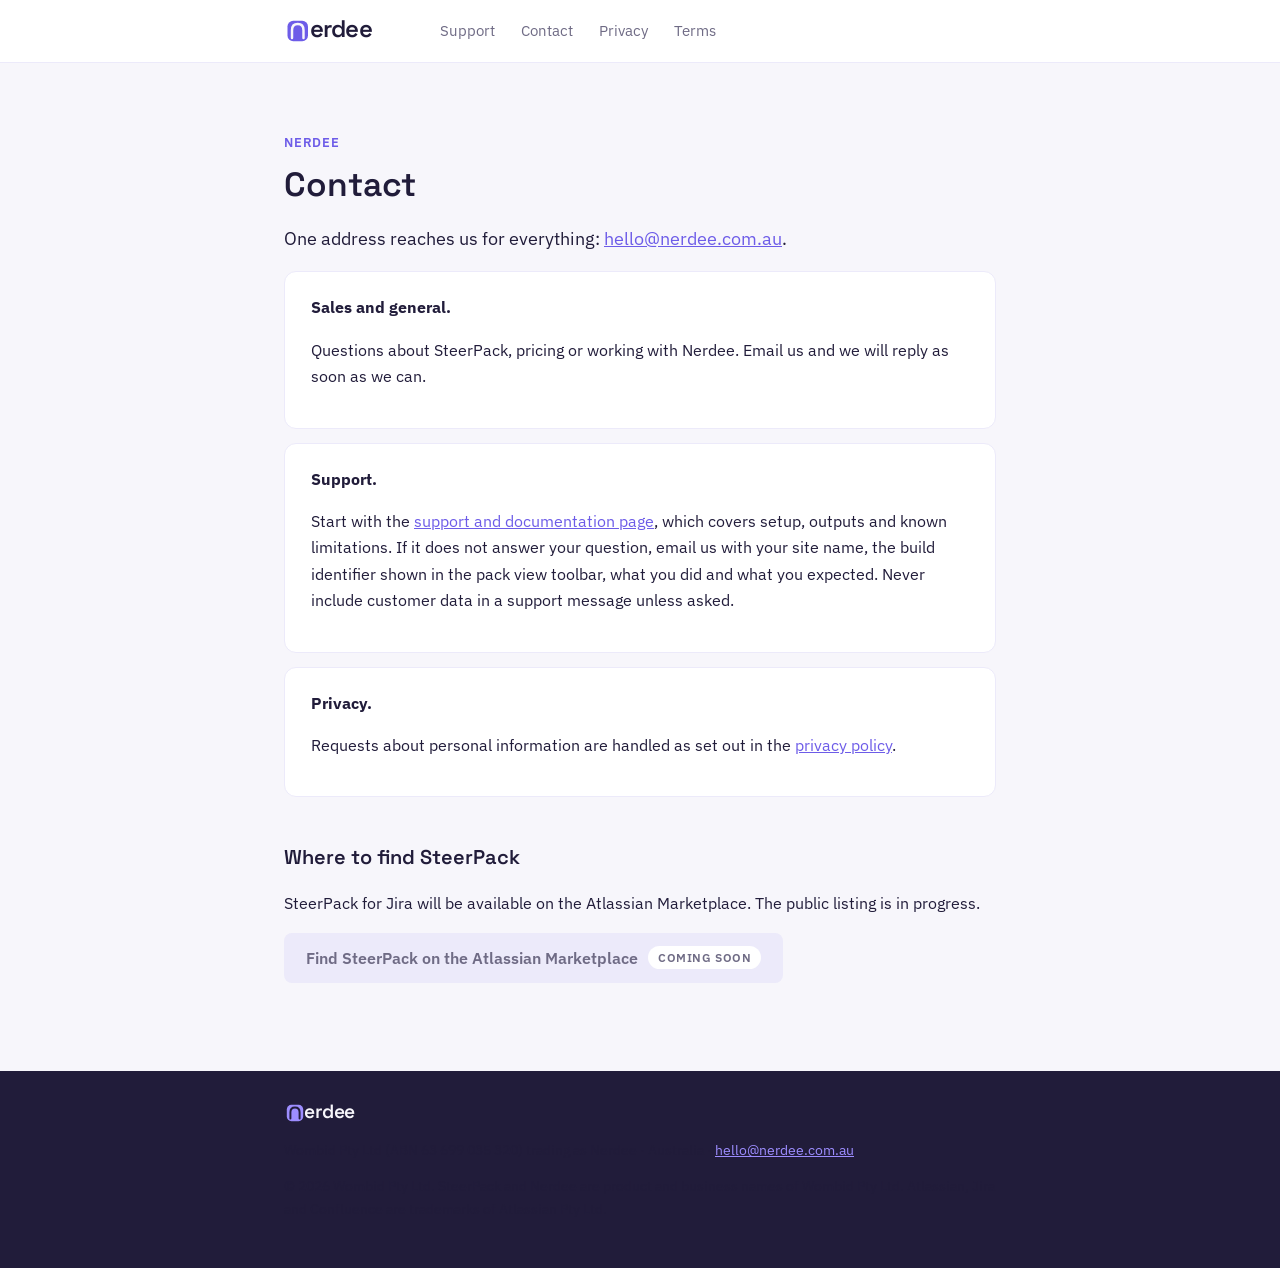
==== public/contact.html @ 79acf172 "Rebrand site on the Nerdee brand kit; add contact page and Marketplace coming-soon control - Header " ====
<!doctype html><html lang="en-AU"><head><meta charset="utf-8"><meta name="viewport" content="width=device-width,initial-scale=1"><title>Contact · Nerdee</title><link rel="icon" href="/nerdee-icon.svg" type="image/svg+xml"><link rel="apple-touch-icon" href="/nerdee-icon-256.png"><link rel="preconnect" href="https://fonts.googleapis.com"><link href="https://fonts.googleapis.com/css2?family=Space+Grotesk:wght@500;600;700&family=IBM+Plex+Sans:ital,wght@0,400;0,600;1,400&display=swap" rel="stylesheet"><style>
:root{--ink:#211c3a;--primary:#6d5ce8;--bright:#9d8dff;--paper:#f7f6fb;--lav:#eceafa;--graphite:#6f6b85}
*{box-sizing:border-box}body{margin:0;font-family:'IBM Plex Sans',system-ui,sans-serif;color:var(--ink);background:var(--paper);line-height:1.65}
header{background:#fff;border-bottom:1px solid var(--lav)}
.wrap{max-width:760px;margin:0 auto;padding:0 24px}
nav{display:flex;align-items:center;gap:26px;padding:16px 0;flex-wrap:wrap}
.logo{display:inline-flex;align-items:center;text-decoration:none}
.logo svg{height:30px;width:auto;display:block}
nav a{color:var(--graphite);text-decoration:none;font-size:.95rem}nav a:hover{color:var(--primary)}
main{padding:56px 0 72px}
h1{font-family:'Space Grotesk',sans-serif;font-weight:600;font-size:2.1rem;line-height:1.15;margin:0 0 18px}
h2{font-family:'Space Grotesk',sans-serif;font-weight:600;font-size:1.25rem;margin:2.2em 0 .5em}
p,li{color:var(--ink)}strong{color:var(--ink)}
.lede{font-size:1.15rem}
.card{background:#fff;border:1px solid var(--lav);border-radius:12px;padding:22px 26px;margin:14px 0}
.eyebrow{color:var(--primary);font-weight:600;letter-spacing:.06em;text-transform:uppercase;font-size:.8rem}
a{color:var(--primary)}
.btn{display:inline-block;background:var(--primary);color:#fff;text-decoration:none;padding:12px 22px;border-radius:8px;font-weight:600}
.btn-soon{display:inline-block;background:var(--lav);color:var(--graphite);padding:12px 22px;border-radius:8px;font-weight:600;cursor:not-allowed}
.soon-tag{display:inline-block;background:#fff;color:var(--graphite);border-radius:99px;padding:2px 10px;font-size:.72rem;font-weight:600;letter-spacing:.05em;text-transform:uppercase;vertical-align:2px;margin-left:10px}
footer{background:var(--ink);color:var(--lav);padding:30px 0 34px;font-size:.85rem}
footer a{color:var(--bright)}
footer svg{height:24px;width:auto;display:block;margin:0 0 14px}
.meta{color:var(--graphite);font-size:.9rem}
</style></head><body><header><div class="wrap"><nav><a class="logo" href="/" aria-label="nerdee home"><svg xmlns="http://www.w3.org/2000/svg" viewBox="0 0 520 120" role="img" aria-label="nerdee"><g transform="translate(14,19)"><rect width="82" height="82" rx="22.96" fill="#6d5ce8"></rect><g transform="scale(0.82)"><path d="M22 84 V46 Q22 16 50 16 Q78 16 78 46 V84" fill="none" stroke="#f7f6fb" stroke-width="12" stroke-linecap="round" stroke-linejoin="round"></path></g></g><text x="102" y="60" dominant-baseline="middle" font-family="'Space Grotesk',sans-serif" font-size="96" font-weight="600" letter-spacing="-3" fill="#211c3a">erdee</text></svg></a><a href="/support.html">Support</a><a href="/contact.html">Contact</a><a href="/privacy.html">Privacy</a><a href="/terms.html">Terms</a></nav></div></header><main><div class="wrap">
<p class="eyebrow">Nerdee</p><h1>Contact</h1>
<p class="lede">One address reaches us for everything: <a href="mailto:hello@nerdee.com.au">hello@nerdee.com.au</a>.</p>
<div class="card"><strong>Sales and general.</strong><p>Questions about SteerPack, pricing or working with Nerdee. Email us and we will reply as soon as we can.</p></div>
<div class="card"><strong>Support.</strong><p>Start with the <a href="/support.html">support and documentation page</a>, which covers setup, outputs and known limitations. If it does not answer your question, email us with your site name, the build identifier shown in the pack view toolbar, what you did and what you expected. Never include customer data in a support message unless asked.</p></div>
<div class="card"><strong>Privacy.</strong><p>Requests about personal information are handled as set out in the <a href="/privacy.html">privacy policy</a>.</p></div>
<h2>Where to find SteerPack</h2>
<p>SteerPack for Jira will be available on the Atlassian Marketplace. The public listing is in progress.</p>
<p><span class="btn-soon" aria-disabled="true" title="Coming soon">Find SteerPack on the Atlassian Marketplace<span class="soon-tag">Coming soon</span></span></p>
</div></main><footer><div class="wrap"><svg xmlns="http://www.w3.org/2000/svg" viewBox="0 0 520 120" role="img" aria-label="nerdee"><g transform="translate(14,19)"><rect width="82" height="82" rx="22.96" fill="#9d8dff"></rect><g transform="scale(0.82)"><path d="M22 84 V46 Q22 16 50 16 Q78 16 78 46 V84" fill="none" stroke="#211c3a" stroke-width="12" stroke-linecap="round" stroke-linejoin="round"></path></g></g><text x="102" y="60" dominant-baseline="middle" font-family="'Space Grotesk',sans-serif" font-size="96" font-weight="600" letter-spacing="-3" fill="#f7f6fb">erdee</text></svg><p>Wombid Pty Ltd (ABN 63 699 035 320) trading as Nerdee · Australia · <a href="mailto:hello@nerdee.com.au">hello@nerdee.com.au</a></p><p>© 2026 Wombid Pty Ltd. SteerPack and Nerdee are product and business names of Wombid Pty Ltd. Atlassian, Jira and Confluence are trademarks of Atlassian Pty Ltd.</p></div></footer></body></html>
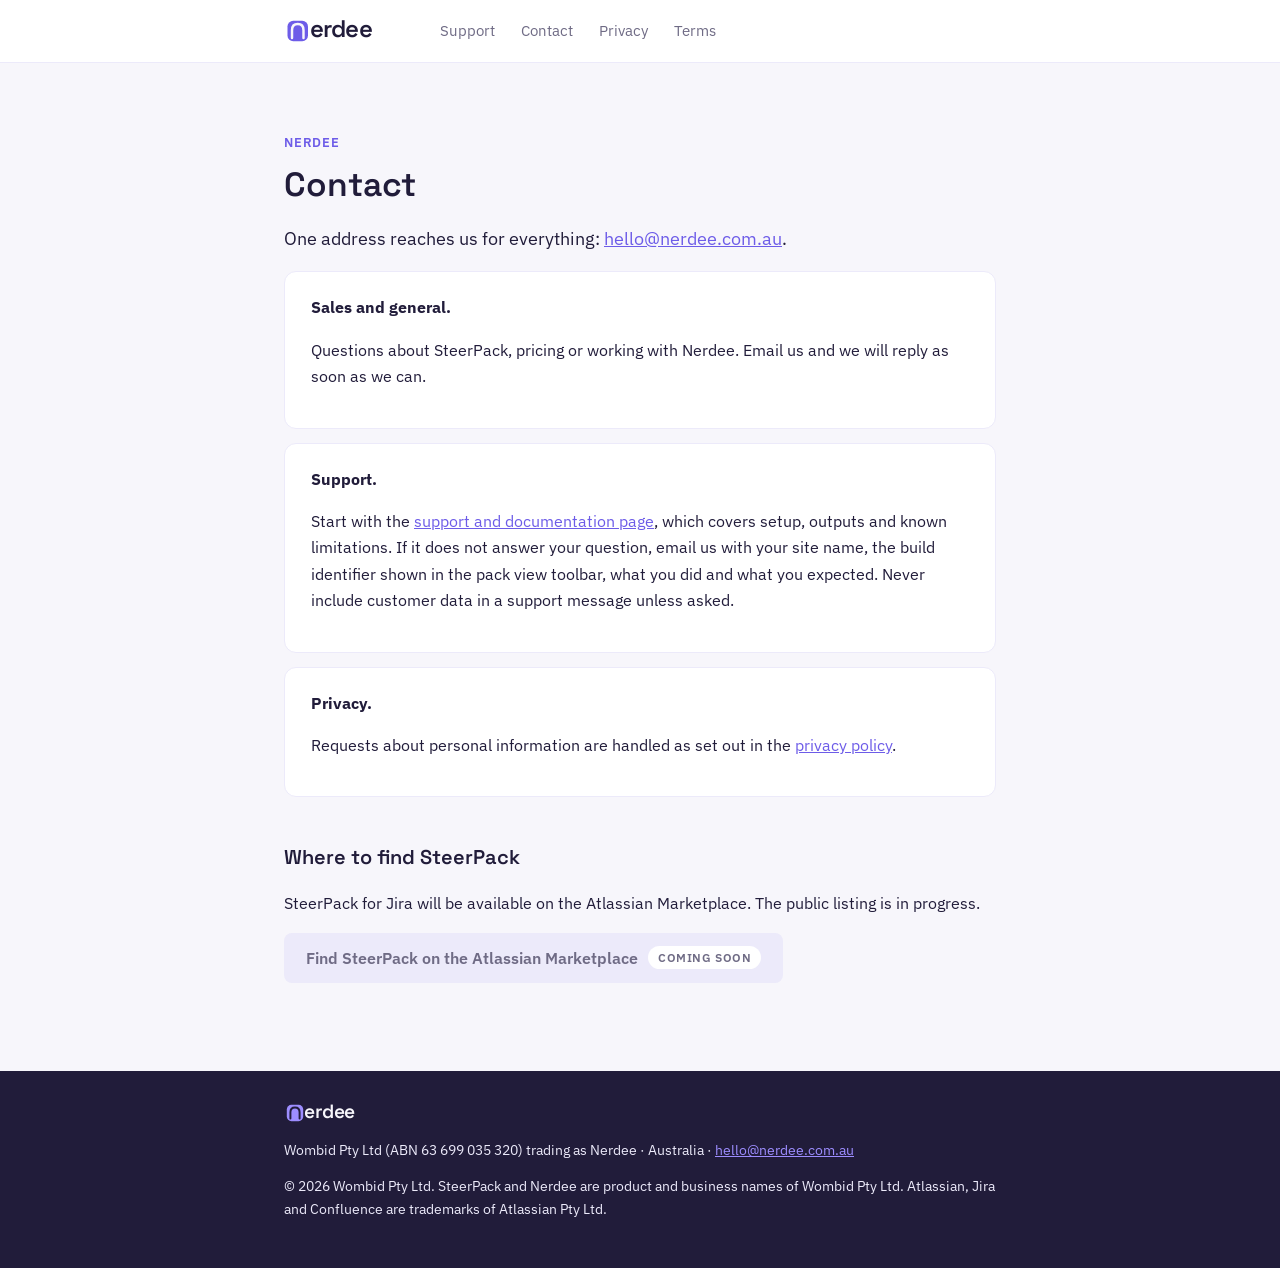
==== commit ec4d3e17: "Fix footer text invisible against the dark footer Co-Authored-By: Claude Fable 5 <noreply@anthropic." ====
--- a/public/contact.html
+++ b/public/contact.html
@@ -19,7 +19,7 @@
 .btn-soon{display:inline-block;background:var(--lav);color:var(--graphite);padding:12px 22px;border-radius:8px;font-weight:600;cursor:not-allowed}
 .soon-tag{display:inline-block;background:#fff;color:var(--graphite);border-radius:99px;padding:2px 10px;font-size:.72rem;font-weight:600;letter-spacing:.05em;text-transform:uppercase;vertical-align:2px;margin-left:10px}
 footer{background:var(--ink);color:var(--lav);padding:30px 0 34px;font-size:.85rem}
-footer a{color:var(--bright)}
+footer p{color:var(--lav)}footer a{color:var(--bright)}
 footer svg{height:24px;width:auto;display:block;margin:0 0 14px}
 .meta{color:var(--graphite);font-size:.9rem}
 </style></head><body><header><div class="wrap"><nav><a class="logo" href="/" aria-label="nerdee home"><svg xmlns="http://www.w3.org/2000/svg" viewBox="0 0 520 120" role="img" aria-label="nerdee"><g transform="translate(14,19)"><rect width="82" height="82" rx="22.96" fill="#6d5ce8"></rect><g transform="scale(0.82)"><path d="M22 84 V46 Q22 16 50 16 Q78 16 78 46 V84" fill="none" stroke="#f7f6fb" stroke-width="12" stroke-linecap="round" stroke-linejoin="round"></path></g></g><text x="102" y="60" dominant-baseline="middle" font-family="'Space Grotesk',sans-serif" font-size="96" font-weight="600" letter-spacing="-3" fill="#211c3a">erdee</text></svg></a><a href="/support.html">Support</a><a href="/contact.html">Contact</a><a href="/privacy.html">Privacy</a><a href="/terms.html">Terms</a></nav></div></header><main><div class="wrap">
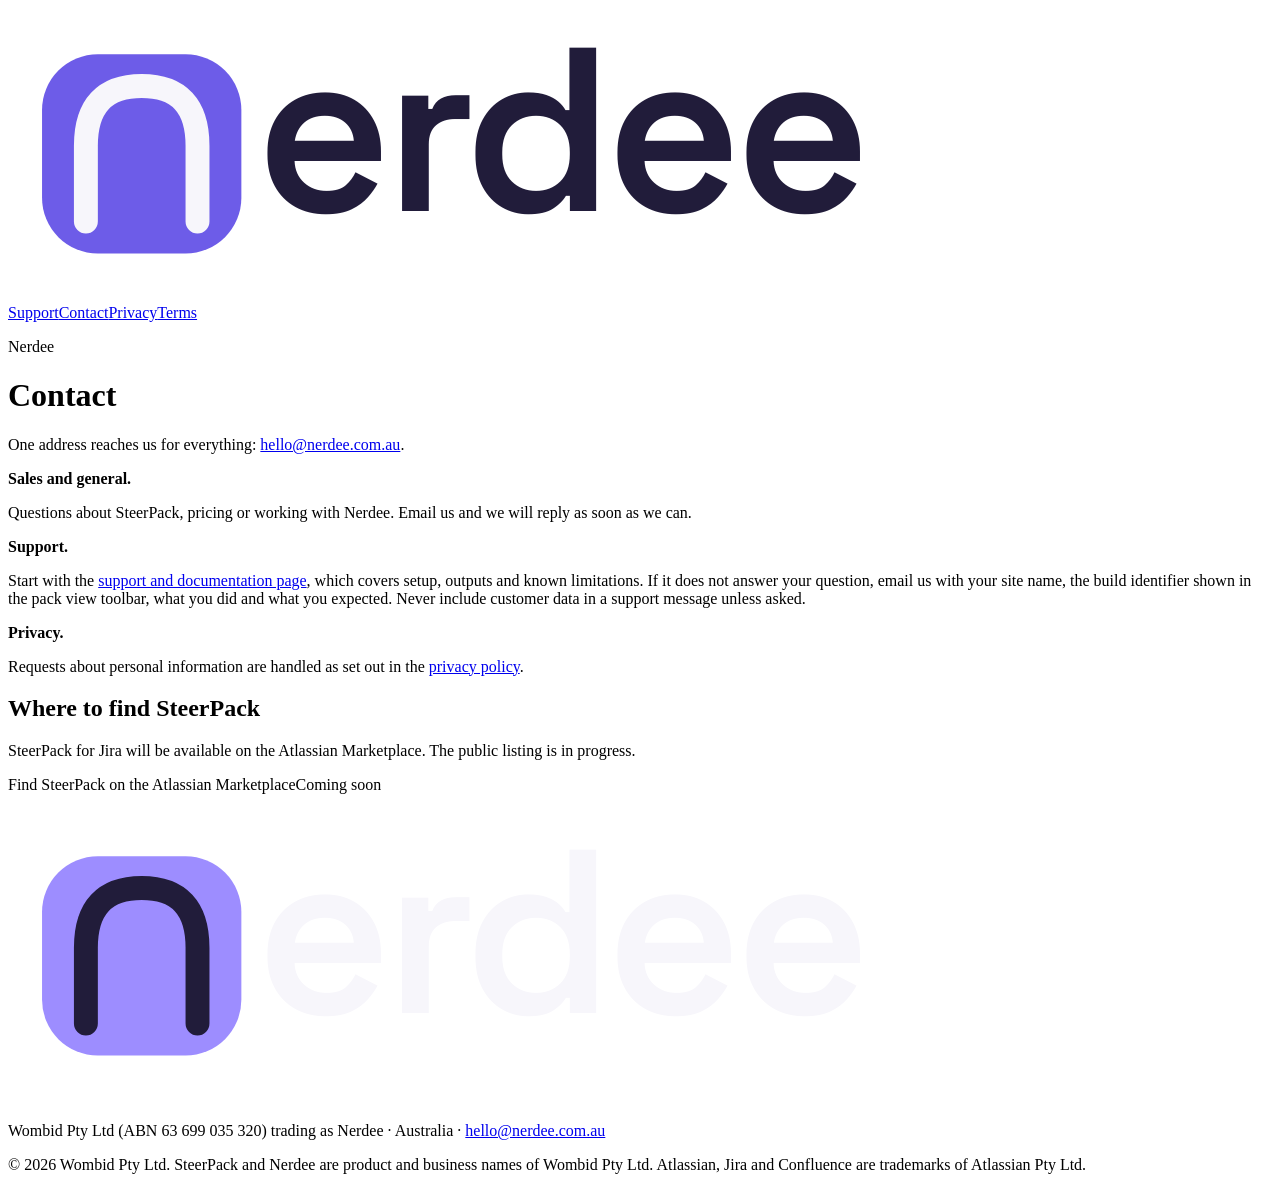
==== commit 16b0bfcb: "Beautify overhaul on the brand kit: hero with pack illustration, shared stylesheet - Shared nerdee.c" ====
--- a/public/contact.html
+++ b/public/contact.html
@@ -1,28 +1,4 @@
-<!doctype html><html lang="en-AU"><head><meta charset="utf-8"><meta name="viewport" content="width=device-width,initial-scale=1"><title>Contact · Nerdee</title><link rel="icon" href="/nerdee-icon.svg" type="image/svg+xml"><link rel="apple-touch-icon" href="/nerdee-icon-256.png"><link rel="preconnect" href="https://fonts.googleapis.com"><link href="https://fonts.googleapis.com/css2?family=Space+Grotesk:wght@500;600;700&family=IBM+Plex+Sans:ital,wght@0,400;0,600;1,400&display=swap" rel="stylesheet"><style>
-:root{--ink:#211c3a;--primary:#6d5ce8;--bright:#9d8dff;--paper:#f7f6fb;--lav:#eceafa;--graphite:#6f6b85}
-*{box-sizing:border-box}body{margin:0;font-family:'IBM Plex Sans',system-ui,sans-serif;color:var(--ink);background:var(--paper);line-height:1.65}
-header{background:#fff;border-bottom:1px solid var(--lav)}
-.wrap{max-width:760px;margin:0 auto;padding:0 24px}
-nav{display:flex;align-items:center;gap:26px;padding:16px 0;flex-wrap:wrap}
-.logo{display:inline-flex;align-items:center;text-decoration:none}
-.logo svg{height:30px;width:auto;display:block}
-nav a{color:var(--graphite);text-decoration:none;font-size:.95rem}nav a:hover{color:var(--primary)}
-main{padding:56px 0 72px}
-h1{font-family:'Space Grotesk',sans-serif;font-weight:600;font-size:2.1rem;line-height:1.15;margin:0 0 18px}
-h2{font-family:'Space Grotesk',sans-serif;font-weight:600;font-size:1.25rem;margin:2.2em 0 .5em}
-p,li{color:var(--ink)}strong{color:var(--ink)}
-.lede{font-size:1.15rem}
-.card{background:#fff;border:1px solid var(--lav);border-radius:12px;padding:22px 26px;margin:14px 0}
-.eyebrow{color:var(--primary);font-weight:600;letter-spacing:.06em;text-transform:uppercase;font-size:.8rem}
-a{color:var(--primary)}
-.btn{display:inline-block;background:var(--primary);color:#fff;text-decoration:none;padding:12px 22px;border-radius:8px;font-weight:600}
-.btn-soon{display:inline-block;background:var(--lav);color:var(--graphite);padding:12px 22px;border-radius:8px;font-weight:600;cursor:not-allowed}
-.soon-tag{display:inline-block;background:#fff;color:var(--graphite);border-radius:99px;padding:2px 10px;font-size:.72rem;font-weight:600;letter-spacing:.05em;text-transform:uppercase;vertical-align:2px;margin-left:10px}
-footer{background:var(--ink);color:var(--lav);padding:30px 0 34px;font-size:.85rem}
-footer p{color:var(--lav)}footer a{color:var(--bright)}
-footer svg{height:24px;width:auto;display:block;margin:0 0 14px}
-.meta{color:var(--graphite);font-size:.9rem}
-</style></head><body><header><div class="wrap"><nav><a class="logo" href="/" aria-label="nerdee home"><svg xmlns="http://www.w3.org/2000/svg" viewBox="0 0 520 120" role="img" aria-label="nerdee"><g transform="translate(14,19)"><rect width="82" height="82" rx="22.96" fill="#6d5ce8"></rect><g transform="scale(0.82)"><path d="M22 84 V46 Q22 16 50 16 Q78 16 78 46 V84" fill="none" stroke="#f7f6fb" stroke-width="12" stroke-linecap="round" stroke-linejoin="round"></path></g></g><text x="102" y="60" dominant-baseline="middle" font-family="'Space Grotesk',sans-serif" font-size="96" font-weight="600" letter-spacing="-3" fill="#211c3a">erdee</text></svg></a><a href="/support.html">Support</a><a href="/contact.html">Contact</a><a href="/privacy.html">Privacy</a><a href="/terms.html">Terms</a></nav></div></header><main><div class="wrap">
+<!doctype html><html lang="en-AU"><head><meta charset="utf-8"><meta name="viewport" content="width=device-width,initial-scale=1"><title>Contact · Nerdee</title><link rel="icon" href="/nerdee-icon.svg" type="image/svg+xml"><link rel="apple-touch-icon" href="/nerdee-icon-256.png"><link rel="preconnect" href="https://fonts.googleapis.com"><link href="https://fonts.googleapis.com/css2?family=Space+Grotesk:wght@500;600;700&family=IBM+Plex+Sans:ital,wght@0,400;0,600;1,400&family=JetBrains+Mono:wght@500;600&display=swap" rel="stylesheet"><link rel="stylesheet" href="/nerdee.css"></head><body><header><div class="wrap"><nav><a class="logo" href="/" aria-label="nerdee home"><svg xmlns="http://www.w3.org/2000/svg" viewBox="0 0 520 120" role="img" aria-label="nerdee"><g transform="translate(14,19)"><rect width="82" height="82" rx="22.96" fill="#6d5ce8"></rect><g transform="scale(0.82)"><path d="M22 84 V46 Q22 16 50 16 Q78 16 78 46 V84" fill="none" stroke="#f7f6fb" stroke-width="12" stroke-linecap="round" stroke-linejoin="round"></path></g></g><text x="102" y="60" dominant-baseline="middle" font-family="'Space Grotesk',sans-serif" font-size="96" font-weight="600" letter-spacing="-3" fill="#211c3a">erdee</text></svg></a><a href="/support.html">Support</a><a href="/contact.html">Contact</a><a href="/privacy.html">Privacy</a><a href="/terms.html">Terms</a></nav></div></header><main class="doc"><div class="wrap narrow page">
 <p class="eyebrow">Nerdee</p><h1>Contact</h1>
 <p class="lede">One address reaches us for everything: <a href="mailto:hello@nerdee.com.au">hello@nerdee.com.au</a>.</p>
 <div class="card"><strong>Sales and general.</strong><p>Questions about SteerPack, pricing or working with Nerdee. Email us and we will reply as soon as we can.</p></div>
